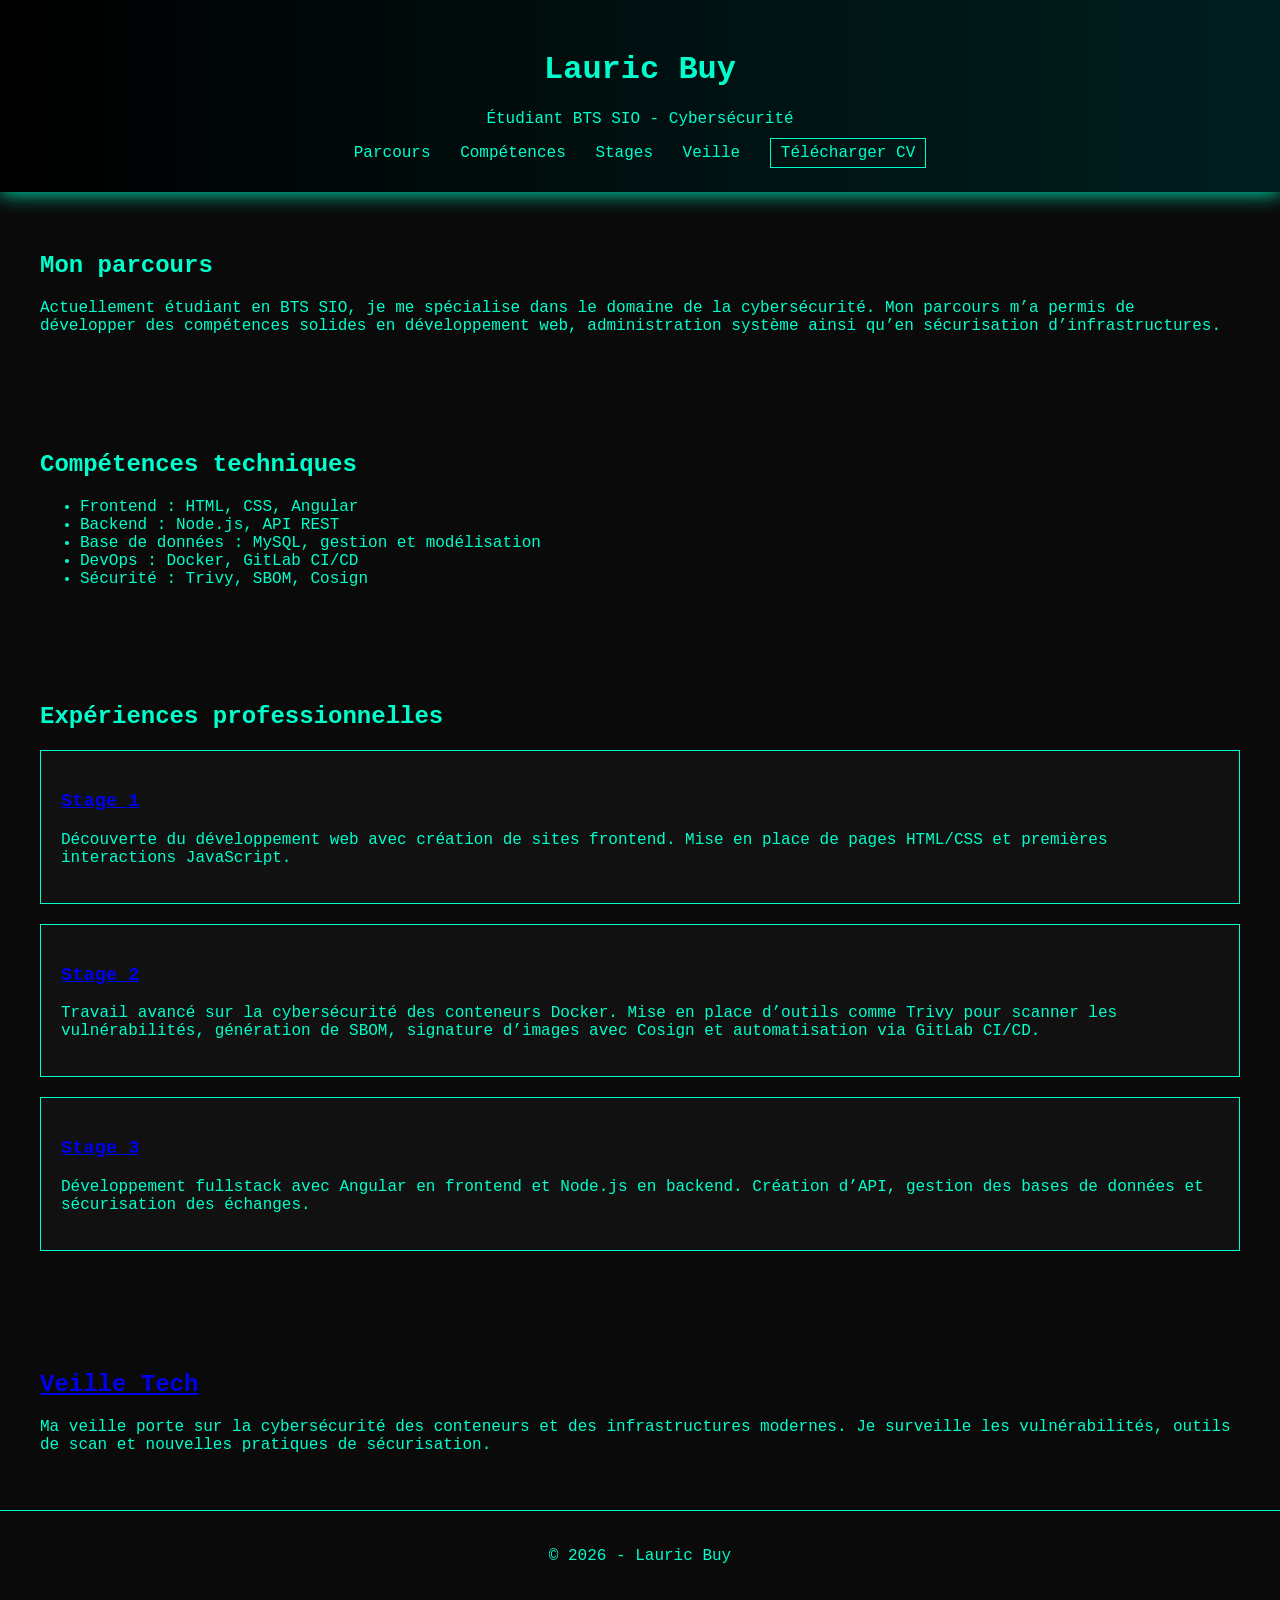
==== index.html @ e1fb05e7 "Portfolio initial" ====
<!-- =======================
<!DOCTYPE html>
<html lang="en">
<body>

<header>
    <h1>Lauric Buy - Portfolio SIO</h1>
    <nav>
        <a href="index.html">Accueil</a>
        <a href="pages/parcours.html">Parcours</a>
        <a href="pages/stage1.html">Stage 1</a>
        <a href="pages/stage2.html">Stage 2</a>
        <a href="pages/stage3.html">Stage 3</a>
        <a href="pages/veille.html">Veille Tech</a>
        <a href="pages/cv.html">CV</a>
    </nav>
</header>

<section>
    <h2>Bienvenue</h2>
    <p>Bienvenue sur mon portfolio. Vous trouverez ici mon parcours, mes stages et mes compétences en cybersécurité.</p>
</section>

</body>
</html>
======================= -->

<!-- =======================
INDEX.HTML PRO (PORTFOLIO CYBERSECURITE)
======================= -->
<!DOCTYPE html>
<html lang="fr">
<head>
    <meta charset="UTF-8">
    <title>Lauric Buy - Portfolio Cybersécurité</title>
    <link rel="stylesheet" href="styles.css">
</head>
<body>

<header>
    <h1>Lauric Buy</h1>
    <p>Étudiant BTS SIO - Cybersécurité</p>
    <nav>
        <a href="#parcours">Parcours</a>
        <a href="#competences">Compétences</a>
        <a href="#stages">Stages</a>
        <a href="#veille">Veille</a>
        <a href="assets/cv.pdf" download class="btn-cv">Télécharger CV</a>
    </nav>
</header>

<section id="parcours" class="fade-in">
    <h2>Mon parcours</h2>
    <p>
        Actuellement étudiant en BTS SIO, je me spécialise dans le domaine de la cybersécurité.
        Mon parcours m’a permis de développer des compétences solides en développement web,
        administration système ainsi qu’en sécurisation d’infrastructures.
    </p>
</section>

<section id="competences" class="fade-in">
    <h2>Compétences techniques</h2>
    <ul>
        <li>Frontend : HTML, CSS, Angular</li>
        <li>Backend : Node.js, API REST</li>
        <li>Base de données : MySQL, gestion et modélisation</li>
        <li>DevOps : Docker, GitLab CI/CD</li>
        <li>Sécurité : Trivy, SBOM, Cosign</li>
    </ul>
</section>

<section id="stages" class="fade-in">
    <h2>Expériences professionnelles</h2>

    <div class="card">
        <h3><a href="pages/stage1.html">Stage 1</a></h3>
        <p>
            Découverte du développement web avec création de sites frontend.
            Mise en place de pages HTML/CSS et premières interactions JavaScript.
        </p>
    </div>

    <div class="card">
        <h3><a href="pages/stage1.html">Stage 2</a></h3>
        <p>
            Travail avancé sur la cybersécurité des conteneurs Docker.
            Mise en place d’outils comme Trivy pour scanner les vulnérabilités,
            génération de SBOM, signature d’images avec Cosign et automatisation via GitLab CI/CD.
        </p>
    </div>

    <div class="card">
        <h3><a href="pages/stage1.html">Stage 3</a></h3>
        <p>
            Développement fullstack avec Angular en frontend et Node.js en backend.
            Création d’API, gestion des bases de données et sécurisation des échanges.
        </p>
    </div>

</section>

<section id="veille" class="fade-in">
    <h2><a href="pages/veille.html">Veille Tech</a></h2>
    <p>
        Ma veille porte sur la cybersécurité des conteneurs et des infrastructures modernes.
        Je surveille les vulnérabilités, outils de scan et nouvelles pratiques de sécurisation.
    </p>
</section>

<footer>
    <p>© 2026 - Lauric Buy</p>
</html>
---- styles.css ----
/* =======================
CSS CYBERSECURITE (styles.css)
======================= */

body {
    margin: 0;
    font-family: "Courier New", monospace;
    background: #0a0a0a;
    color: #00ffcc;
}

header {
    text-align: center;
    padding: 30px;
    background: linear-gradient(90deg, #000, #001f1f);
    box-shadow: 0 0 20px #00ffcc;
}

nav {
    margin-top: 15px;
}

nav a {
    margin: 10px;
    text-decoration: none;
    color: #00ffcc;
    transition: 0.3s;
}

nav a:hover {
    color: #ffffff;
    text-shadow: 0 0 10px #00ffcc;
}

.btn-cv {
    border: 1px solid #00ffcc;
    padding: 5px 10px;
}

section {
    padding: 40px;
}

.card {
    background: #111;
    border: 1px solid #00ffcc;
    padding: 20px;
    margin: 20px 0;
    transition: transform 0.3s, box-shadow 0.3s;
}

.card:hover {
    transform: scale(1.05);
    box-shadow: 0 0 15px #00ffcc;
}

.fade-in {
    animation: fadeIn 1.5s ease-in;
}

@keyframes fadeIn {
    from { opacity: 0; transform: translateY(20px); }
    to { opacity: 1; transform: translateY(0); }
}

footer {
    text-align: center;
    padding: 20px;
    border-top: 1px solid #00ffcc;
}
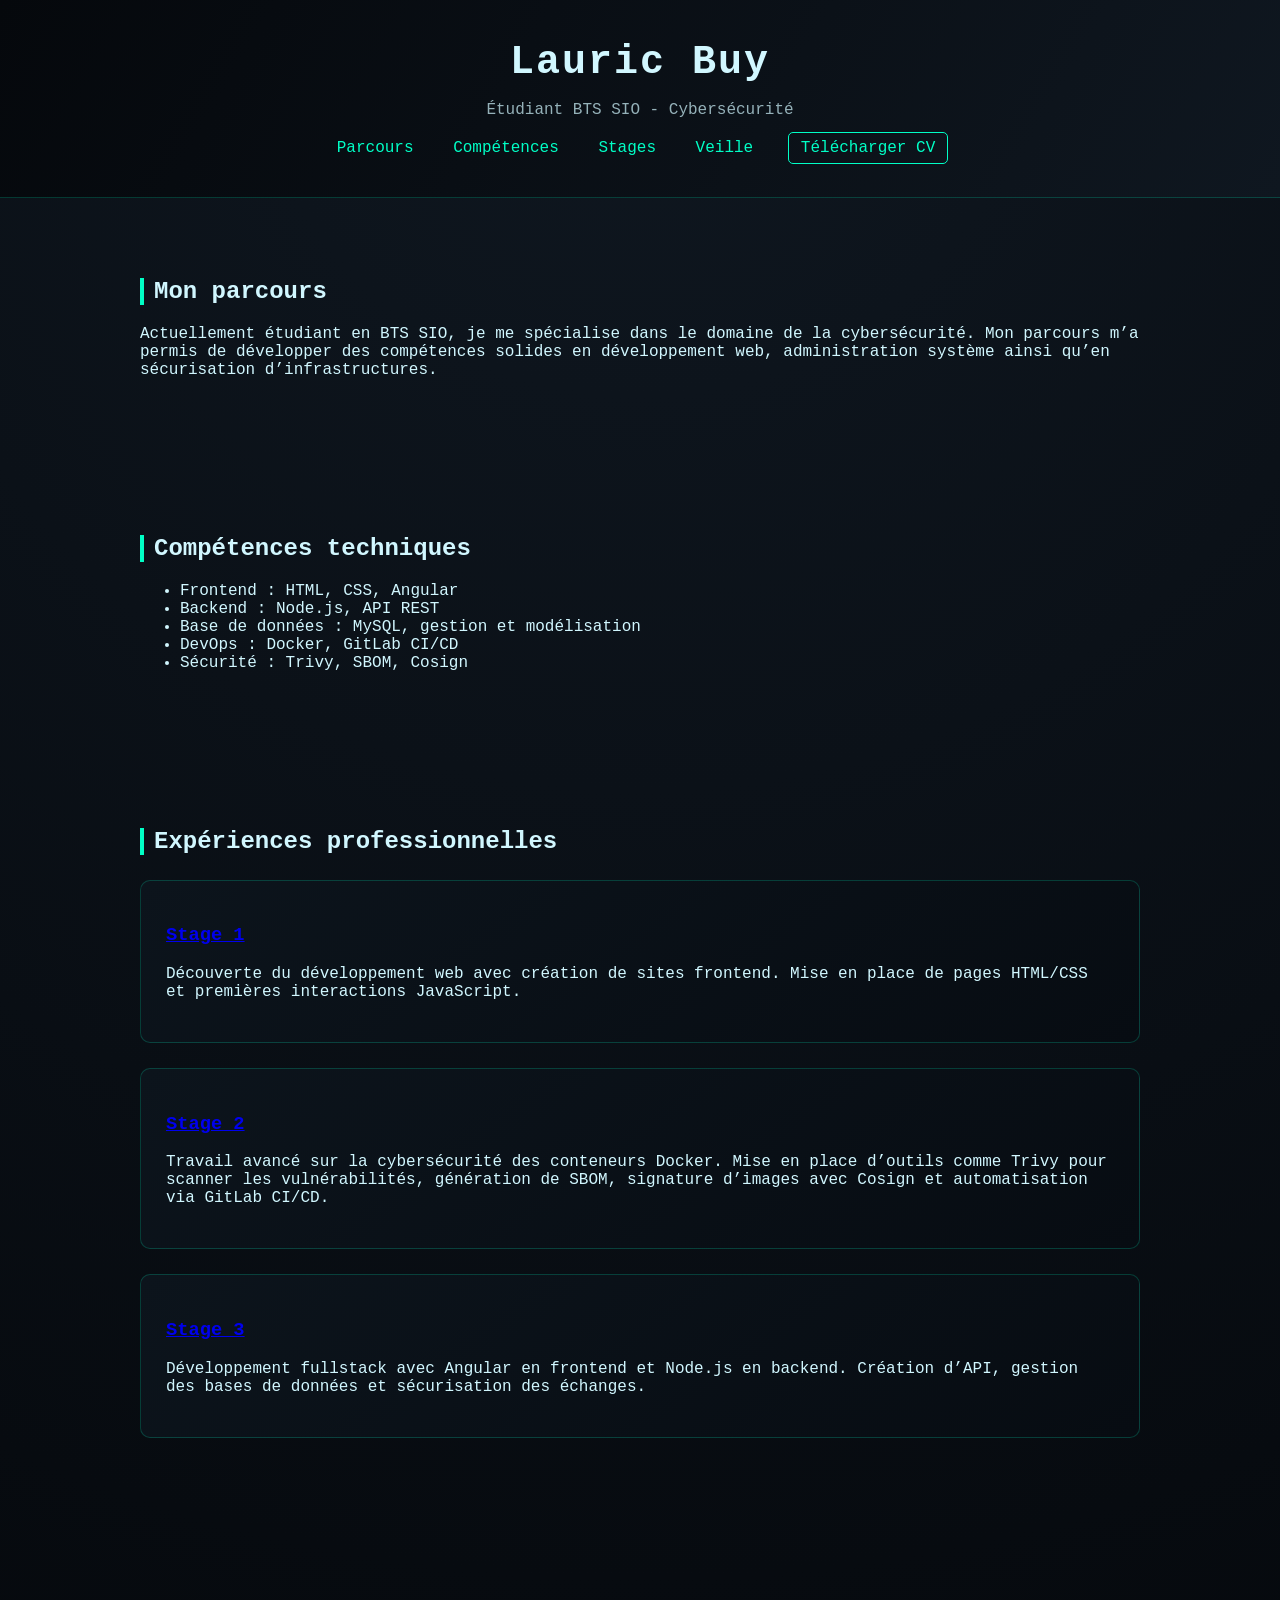
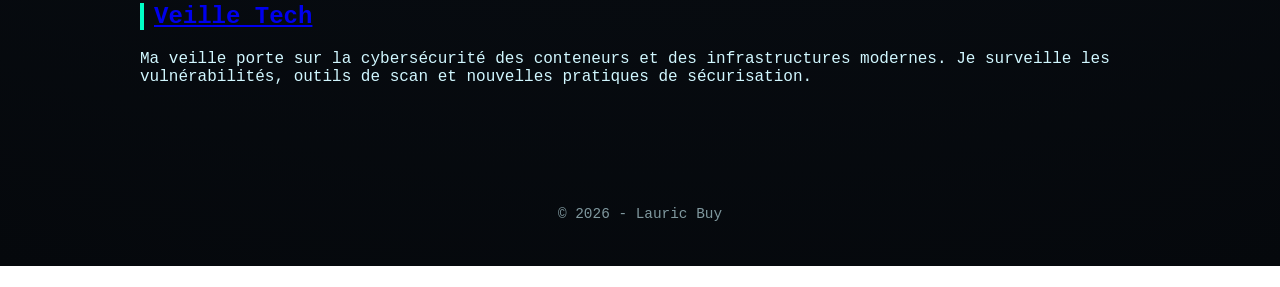
==== commit 40fa5841: "mise en place d'un image" ====
--- a/index.html
+++ b/index.html
@@ -45,7 +45,7 @@
         <a href="#competences">Compétences</a>
         <a href="#stages">Stages</a>
         <a href="#veille">Veille</a>
-        <a href="assets/cv.pdf" download class="btn-cv">Télécharger CV</a>
+        <a href="CV Lauric Buy.pdf" download class="btn-cv">Télécharger CV</a>
     </nav>
 </header>
 
--- a/styles.css
+++ b/styles.css
@@ -1,70 +1,181 @@
-/* =======================
-CSS CYBERSECURITE (styles.css)
-======================= */
+:root {
+    --bg: #0a0f14;
+    --bg2: #0f1720;
+    --accent: #00ffc6;
+    --accent-soft: rgba(0,255,198,0.2);
+    --text: #d1f7ff;
+}
 
 body {
     margin: 0;
-    font-family: "Courier New", monospace;
-    background: #0a0a0a;
-    color: #00ffcc;
+    font-family: "Segoe UI", monospace;
+    background: radial-gradient(circle at top, #0f1720, #05080c);
+    color: var(--text);
 }
 
+/* HEADER */
 header {
     text-align: center;
-    padding: 30px;
-    background: linear-gradient(90deg, #000, #001f1f);
-    box-shadow: 0 0 20px #00ffcc;
+    padding: 40px 20px;
+    background: linear-gradient(120deg, #05080c, #0f1720);
+    border-bottom: 1px solid var(--accent-soft);
 }
 
+header h1 {
+    margin: 0;
+    font-size: 2.5rem;
+    letter-spacing: 2px;
+}
+
+header p {
+    opacity: 0.7;
+}
+
+/* NAVIGATION */
 nav {
-    margin-top: 15px;
+    margin-top: 20px;
 }
 
 nav a {
     margin: 10px;
     text-decoration: none;
-    color: #00ffcc;
+    color: var(--accent);
+    position: relative;
+    padding: 5px;
+}
+
+nav a::after {
+    content: "";
+    position: absolute;
+    left: 0;
+    bottom: 0;
+    width: 0;
+    height: 2px;
+    background: var(--accent);
     transition: 0.3s;
 }
 
-nav a:hover {
-    color: #ffffff;
-    text-shadow: 0 0 10px #00ffcc;
+nav a:hover::after {
+    width: 100%;
 }
 
+/* BOUTON CV */
 .btn-cv {
-    border: 1px solid #00ffcc;
-    padding: 5px 10px;
+    border: 1px solid var(--accent);
+    border-radius: 5px;
+    padding: 6px 12px;
+    transition: 0.3s;
 }
 
-section {
-    padding: 40px;
+.btn-cv:hover {
+    background: var(--accent);
+    color: black;
 }
 
+/* SECTIONS */
+section {
+    padding: 60px 20px;
+    max-width: 1000px;
+    margin: auto;
+}
+
+h2 {
+    border-left: 4px solid var(--accent);
+    padding-left: 10px;
+}
+
+/* CARDS */
 .card {
-    background: #111;
-    border: 1px solid #00ffcc;
-    padding: 20px;
-    margin: 20px 0;
-    transition: transform 0.3s, box-shadow 0.3s;
+    background: linear-gradient(145deg, #0c141c, #070c12);
+    border: 1px solid var(--accent-soft);
+    border-radius: 10px;
+    padding: 25px;
+    margin: 25px 0;
+    transition: 0.3s;
+    position: relative;
+    overflow: hidden;
+}
+
+.card::before {
+    content: "";
+    position: absolute;
+    inset: 0;
+    background: linear-gradient(120deg, transparent, rgba(0,255,198,0.1), transparent);
+    opacity: 0;
+    transition: 0.3s;
+}
+
+.card:hover::before {
+    opacity: 1;
 }
 
 .card:hover {
-    transform: scale(1.05);
-    box-shadow: 0 0 15px #00ffcc;
+    transform: translateY(-5px);
+    box-shadow: 0 0 25px rgba(0,255,198,0.2);
 }
 
+/* ANIMATION */
 .fade-in {
-    animation: fadeIn 1.5s ease-in;
+    animation: fadeUp 1s ease forwards;
+    opacity: 0;
 }
 
-@keyframes fadeIn {
-    from { opacity: 0; transform: translateY(20px); }
-    to { opacity: 1; transform: translateY(0); }
+@keyframes fadeUp {
+    from {
+        opacity: 0;
+        transform: translateY(30px);
+    }
+    to {
+        opacity: 1;
+        transform: translateY(0);
+    }
 }
 
+/* IMAGES */
+.img-container {
+    display: flex;
+    gap: 20px;
+    flex-wrap: wrap;
+    margin-top: 20px;
+}
+
+.img-container img {
+    width: 280px;
+    border-radius: 8px;
+    border: 1px solid var(--accent-soft);
+    transition: 0.3s;
+}
+
+.img-container img:hover {
+    transform: scale(1.05);
+    box-shadow: 0 0 20px rgba(0,255,198,0.3);
+}
+
+/* FOOTER */
 footer {
     text-align: center;
-    padding: 20px;
-    border-top: 1px solid #00ffcc;
+    padding: 30px;
+    font-size: 0.9rem;
+    opacity: 0.6;
 }
+
+/* =======================
+AJOUT CSS POUR IMAGES
+======================= */
+
+.img-container {
+    display: flex;
+    gap: 20px;
+    flex-wrap: wrap;
+}
+
+.img-container img {
+    width: 300px;
+    border: 1px solid #00ffcc;
+    box-shadow: 0 0 10px #00ffcc;
+    transition: 0.3s;
+}
+
+.img-container img:hover {
+    transform: scale(1.05);
+}
